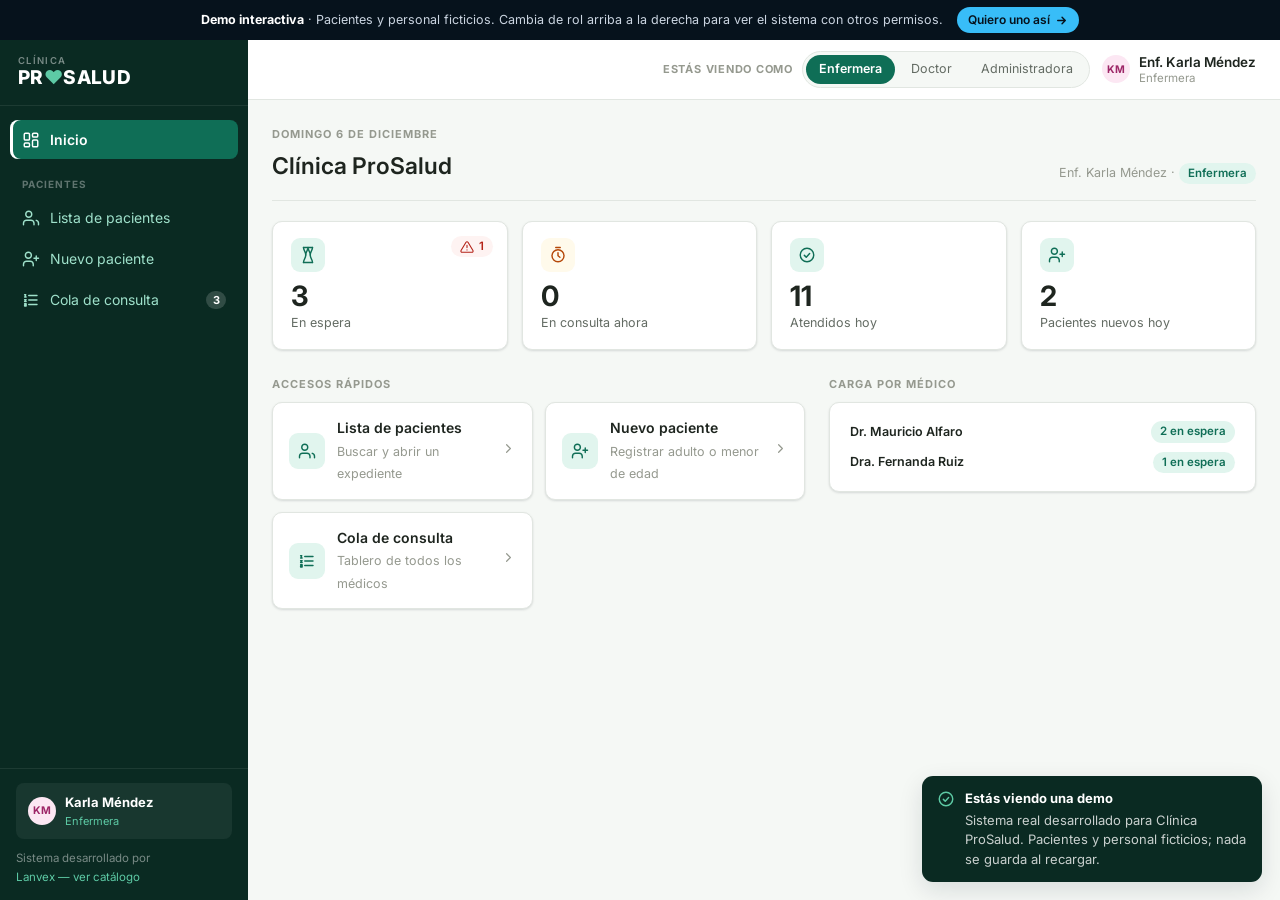
==== demos/sistema-clinica/index.html @ b3f1708b "Reemplazar la demo del catálogo por el sistema de gestión clínica de ProSalud" ====
<!DOCTYPE html>
<html lang="es">
<head>
<meta charset="UTF-8">
<meta name="viewport" content="width=device-width, initial-scale=1">
<title>Sistema de gestión clínica — Demo de Lanvex</title>
<meta name="description" content="Demo navegable del sistema de gestión clínica desarrollado para Clínica ProSalud: pacientes, expediente, preconsulta con signos vitales, cola de consulta por médico, atención y receta. Desarrollado por Lanvex.">
<meta name="author" content="Kevin Landaverde">
<link rel="icon" href="data:image/svg+xml,<svg xmlns='http://www.w3.org/2000/svg' viewBox='0 0 32 32'><rect width='32' height='32' rx='8' fill='%230F6E56'/><path d='M16 8v16M8 16h16' stroke='white' stroke-width='3.5' stroke-linecap='round'/></svg>">
<link rel="preconnect" href="https://fonts.googleapis.com">
<link rel="preconnect" href="https://fonts.gstatic.com" crossorigin>
<link href="https://fonts.googleapis.com/css2?family=Inter:wght@400;500;600;700;800&display=swap" rel="stylesheet">
<link rel="stylesheet" href="css/app.css">
</head>
<body>

<!-- ============ Aviso de demo ============ -->
<div class="demo-banner no-print">
  <span class="demo-banner__text">
    <b>Demo interactiva</b> · Pacientes y personal ficticios. Cambia de rol arriba a la derecha para ver el sistema con otros permisos.
  </span>
  <a class="demo-banner__cta" href="../../index.html#contacto">
    Quiero uno así
    <svg width="13" height="13" viewBox="0 0 24 24" fill="none" stroke="currentColor" stroke-width="2.6" stroke-linecap="round" stroke-linejoin="round"><path d="M5 12h14M13 6l6 6-6 6"/></svg>
  </a>
</div>

<div class="app">

  <!-- ============ Sidebar ============ -->
  <aside class="sidebar" id="sidebar">
    <!-- El logo cambia con la clínica activa, como en el sistema real -->
    <div class="sidebar__brand" id="marca"></div>

    <!-- Selector de clínica activa: solo lo ve quien pertenece a más de una -->
    <div class="clinicas" id="selectorClinica" hidden>
      <div class="clinicas__label">Clínica</div>
      <div class="clinicas__group" id="clinicasGroup" role="group" aria-label="Clínica en la que trabajas"></div>
    </div>

    <nav class="sidebar__nav" id="sidebarNav"></nav>

    <div class="sidebar__foot">
      <div class="sidebar__user" id="sidebarUser"></div>
      Sistema desarrollado por<br>
      <a href="../../index.html">Lanvex — ver catálogo</a>
    </div>
  </aside>

  <div class="scrim hide no-print" id="scrim"></div>

  <!-- ============ Área principal ============ -->
  <div>
    <header class="topbar no-print">
      <button class="menu-btn" id="menuBtn" aria-label="Abrir módulos">
        <svg width="19" height="19" viewBox="0 0 24 24" fill="none" stroke="currentColor" stroke-width="2" stroke-linecap="round"><path d="M4 7h16M4 12h16M4 17h16"/></svg>
      </button>

      <div class="topbar__spacer"></div>

      <div class="rolepicker">
        <span class="rolepicker__label">Estás viendo como</span>
        <div class="rolepicker__group" id="rolePicker" role="group" aria-label="Rol con el que se navega la demo"></div>
      </div>

      <div class="topbar__user">
        <span class="avatar avatar--sm" id="userAvatar">KM</span>
        <span class="stack">
          <span class="topbar__name" id="userName">Enf. Karla Méndez</span>
          <span class="topbar__role" id="userRole">Enfermera</span>
        </span>
      </div>
    </header>

    <main class="content" id="vista"></main>
  </div>
</div>

<!-- ============ Modales y avisos ============ -->
<div class="overlay" id="overlay" hidden>
  <div class="modal" id="modal" role="dialog" aria-modal="true" aria-labelledby="modalTitulo"></div>
</div>

<div class="toasts no-print" id="toasts" aria-live="polite"></div>

<script src="js/data.js"></script>
<script src="js/app.js"></script>
</body>
</html>
---- demos/sistema-clinica/css/app.css ----
/* ========================================================================
   Demo · Sistema de gestión clínica (Clínica ProSalud)

   Reproduce la identidad visual del sistema real: paleta "Verde salud",
   sidebar oscuro, tarjetas blancas sobre fondo verde grisáceo. El sistema
   real usa Bootstrap 5; aquí los estilos son propios para que la demo no
   dependa de ningún CDN, pero las medidas y los colores son los mismos.
   ===================================================================== */

:root {
  /* Paleta "Verde salud" — la misma del sistema en producción */
  --accent: #0F6E56;
  --accent-hover: #0D5E49;
  --accent-soft: #E1F5EE;
  --accent-border: #BEE6D9;

  --sidebar: #0A2A22;
  --sidebar-line: #123527;
  --sidebar-item: #9FE1CB;
  --sidebar-label: #5DCAA5;

  --page: #F5F8F5;
  --card: #FFFFFF;
  --line: #E1E6E1;
  --line-strong: #CBD2CB;

  --text: #1E251F;
  --text-sec: #636B63;
  --text-muted: #95998F;

  --danger: #B42318;
  --danger-soft: #FEF3F2;
  --warn: #B54708;
  --warn-soft: #FFFAEB;
  --ok: #0F6E56;

  --radius: 10px;
  --shadow: 0 1px 2px rgba(16, 24, 40, .06), 0 1px 3px rgba(16, 24, 40, .08);
  --shadow-lg: 0 8px 24px rgba(16, 24, 40, .12);

  --sidebar-w: 248px;
  --banner-h: 40px;
}

/* Tema de la clínica estética: el sistema real cambia de paleta según el
   campo `tema` de la clínica activa, sin tocar el resto del CSS. */
[data-tema="estetica"] {
  --accent: #B4457A;
  --accent-hover: #9C3868;
  --accent-soft: #FBE9F2;
  --accent-border: #F2C9DE;
  --sidebar: #2B1026;
  --sidebar-line: #3D1935;
  --sidebar-item: #F0C3DA;
  --sidebar-label: #E38FBB;
  --page: #FAF6F8;
  --line: #E8E1E5;
  --text: #251E22;
  --text-sec: #6B6367;
}

* { box-sizing: border-box; }

html { -webkit-text-size-adjust: 100%; }

body {
  margin: 0;
  font-family: Inter, system-ui, -apple-system, "Segoe UI", sans-serif;
  background: var(--page);
  color: var(--text);
  font-size: 15px;
  line-height: 1.5;
  -webkit-font-smoothing: antialiased;
}

h1, h2, h3, h4, h5, h6 { margin: 0; font-weight: 600; line-height: 1.25; }
p { margin: 0; }
a { color: var(--accent); }

button, input, select, textarea { font: inherit; color: inherit; }

/* ===================== Aviso de demo ===================== */

.demo-banner {
  position: sticky;
  top: 0;
  z-index: 60;
  height: var(--banner-h);
  display: flex;
  align-items: center;
  justify-content: center;
  gap: 14px;
  padding: 0 14px;
  background: #06121C;
  color: #cbd5e1;
  font-size: 12.5px;
}

.demo-banner b { color: #fff; }

.demo-banner__text { overflow: hidden; text-overflow: ellipsis; white-space: nowrap; }

.demo-banner__cta {
  flex-shrink: 0;
  display: inline-flex;
  align-items: center;
  gap: 5px;
  padding: 4px 11px;
  border-radius: 999px;
  background: #38BDF8;
  color: #06121C;
  font-weight: 600;
  font-size: 12px;
  text-decoration: none;
}

.demo-banner__cta:hover { background: #7dd3fc; }

/* ===================== Estructura ===================== */

.app {
  display: grid;
  grid-template-columns: var(--sidebar-w) minmax(0, 1fr);
  min-height: calc(100vh - var(--banner-h));
}

/* ===================== Sidebar ===================== */

.sidebar {
  background: var(--sidebar);
  display: flex;
  flex-direction: column;
  position: sticky;
  top: var(--banner-h);
  height: calc(100vh - var(--banner-h));
  overflow-y: auto;
}

.sidebar__brand {
  display: flex;
  align-items: center;
  gap: 10px;
  padding: 16px 18px;
  border-bottom: 1px solid rgba(255, 255, 255, .08);
}

.sidebar__logo {
  display: block;
  font-weight: 800;
  letter-spacing: .02em;
  color: #fff;
  font-size: 19px;
  line-height: 1.1;
}

.sidebar__logo span { color: var(--sidebar-label); }

.sidebar__logo small {
  display: block;
  font-size: 9.5px;
  font-weight: 600;
  letter-spacing: .14em;
  color: rgba(255, 255, 255, .45);
  margin-bottom: 2px;
}

/* Selector de clínica activa (multiclínica) */
.clinicas { padding: 14px 16px 0; }

.clinicas__label {
  font-size: 10px;
  font-weight: 700;
  letter-spacing: .1em;
  text-transform: uppercase;
  color: rgba(255, 255, 255, .35);
  margin-bottom: 6px;
}

.clinicas__group {
  display: flex;
  gap: 4px;
  padding: 4px;
  border-radius: 10px;
  background: rgba(255, 255, 255, .06);
}

.clinicas__opt {
  flex: 1;
  border: 0;
  border-radius: 7px;
  padding: 6px 4px;
  font-size: 12px;
  background: none;
  color: var(--sidebar-item);
  cursor: pointer;
  white-space: nowrap;
  overflow: hidden;
  text-overflow: ellipsis;
}

.clinicas__opt:hover { background: rgba(255, 255, 255, .08); color: #fff; }

.clinicas__opt.is-active {
  background: var(--accent);
  color: #fff;
  font-weight: 600;
}

.sidebar__nav { flex: 1; padding: 14px 10px; }

.sidebar__section {
  padding: 16px 12px 6px;
  font-size: 10px;
  font-weight: 700;
  letter-spacing: .1em;
  text-transform: uppercase;
  color: rgba(255, 255, 255, .35);
}

.navitem {
  width: 100%;
  display: flex;
  align-items: center;
  gap: 10px;
  padding: 9px 12px;
  margin-bottom: 2px;
  border: 0;
  border-radius: 8px;
  background: none;
  color: var(--sidebar-item);
  font-size: 14px;
  text-align: left;
  cursor: pointer;
  transition: background-color .15s ease, color .15s ease;
}

.navitem:hover { background: rgba(255, 255, 255, .08); color: #fff; }

.navitem.is-active {
  background: var(--accent);
  color: #fff;
  font-weight: 600;
  box-shadow: inset 3px 0 0 #fff;
}

.navitem svg { flex-shrink: 0; }

.navitem__lock { margin-left: auto; opacity: .45; }

.navitem__count {
  margin-left: auto;
  min-width: 20px;
  padding: 1px 6px;
  border-radius: 999px;
  background: rgba(255, 255, 255, .16);
  color: #fff;
  font-size: 11px;
  font-weight: 700;
  text-align: center;
}

.navitem.is-active .navitem__count { background: rgba(255, 255, 255, .25); }

.sidebar__foot {
  padding: 14px 16px;
  border-top: 1px solid rgba(255, 255, 255, .08);
  font-size: 11.5px;
  color: rgba(255, 255, 255, .45);
  line-height: 1.6;
}

.sidebar__foot a { color: var(--sidebar-label); text-decoration: none; }
.sidebar__foot a:hover { text-decoration: underline; }

.sidebar__user {
  display: flex;
  align-items: center;
  gap: 9px;
  padding: 9px 12px;
  margin-bottom: 10px;
  border-radius: 8px;
  background: rgba(255, 255, 255, .06);
  color: #fff;
  font-size: 13px;
}

.sidebar__user small {
  display: block;
  color: var(--sidebar-label);
  font-size: 11px;
}

/* ===================== Topbar ===================== */

.topbar {
  position: sticky;
  top: var(--banner-h);
  z-index: 40;
  display: flex;
  align-items: center;
  gap: 12px;
  padding: 11px 24px;
  background: rgba(255, 255, 255, .92);
  backdrop-filter: blur(8px);
  border-bottom: 1px solid var(--line);
}

.menu-btn {
  display: none;
  align-items: center;
  justify-content: center;
  width: 36px;
  height: 36px;
  border: 1px solid var(--line);
  border-radius: 9px;
  background: #fff;
  cursor: pointer;
}

.topbar__spacer { flex: 1; }

/* Selector de rol: el control que hace navegable la demo */
.rolepicker {
  display: flex;
  align-items: center;
  gap: 9px;
  flex-wrap: wrap;
}

.rolepicker__label {
  font-size: 11px;
  font-weight: 700;
  letter-spacing: .07em;
  text-transform: uppercase;
  color: var(--text-muted);
}

.rolepicker__group {
  display: flex;
  gap: 3px;
  padding: 3px;
  border-radius: 999px;
  background: var(--page);
  border: 1px solid var(--line);
}

.rolepicker__opt {
  border: 0;
  border-radius: 999px;
  padding: 5px 13px;
  font-size: 12.5px;
  background: none;
  color: var(--text-sec);
  cursor: pointer;
  white-space: nowrap;
}

.rolepicker__opt:hover { color: var(--text); }

.rolepicker__opt.is-active {
  background: var(--accent);
  color: #fff;
  font-weight: 600;
}

.topbar__user { display: flex; align-items: center; gap: 9px; }

.topbar__user .stack { line-height: 1.25; }

.topbar__name { font-size: 13.5px; font-weight: 600; display: block; }
.topbar__role { font-size: 11.5px; color: var(--text-muted); display: block; }

/* ===================== Contenido ===================== */

.content { padding: 26px 24px 64px; }

.page { max-width: 1140px; margin: 0 auto; }

.page-head {
  display: flex;
  flex-wrap: wrap;
  align-items: flex-end;
  justify-content: space-between;
  gap: 14px;
  margin-bottom: 20px;
  padding-bottom: 16px;
  border-bottom: 1px solid var(--line);
}

.page-head h1 { font-size: 23px; margin-bottom: 3px; }
.page-head p { color: var(--text-sec); font-size: 13.5px; }

.eyebrow {
  font-size: 11px;
  font-weight: 700;
  letter-spacing: .09em;
  text-transform: uppercase;
  color: var(--text-muted);
  margin-bottom: 10px;
}

.backlink {
  display: inline-flex;
  align-items: center;
  gap: 6px;
  margin-bottom: 14px;
  font-size: 13px;
  color: var(--text-sec);
  background: none;
  border: 0;
  padding: 0;
  cursor: pointer;
}

.backlink:hover { color: var(--accent); }

/* ===================== Botones ===================== */

.btn {
  display: inline-flex;
  align-items: center;
  justify-content: center;
  gap: 7px;
  padding: 8px 15px;
  border: 1px solid var(--line-strong);
  border-radius: 8px;
  background: #fff;
  color: var(--text);
  font-size: 13.5px;
  font-weight: 500;
  cursor: pointer;
  text-decoration: none;
  transition: background-color .15s ease, border-color .15s ease;
}

.btn:hover { background: var(--page); }

.btn--primary {
  background: var(--accent);
  border-color: var(--accent);
  color: #fff;
  font-weight: 600;
}

.btn--primary:hover { background: var(--accent-hover); border-color: var(--accent-hover); }

.btn--danger { background: var(--danger); border-color: var(--danger); color: #fff; font-weight: 600; }
.btn--danger:hover { background: #99200f; border-color: #99200f; }

.btn--warn { background: #F79009; border-color: #F79009; color: #241503; font-weight: 600; }
.btn--warn:hover { background: #e07d00; }

.btn--ghost { border-color: var(--accent); color: var(--accent); }
.btn--ghost:hover { background: var(--accent-soft); }

.btn--sm { padding: 5px 10px; font-size: 12.5px; border-radius: 7px; }
.btn--lg { padding: 11px 22px; font-size: 15px; }
.btn--block { width: 100%; }

.btn[disabled] { opacity: .5; cursor: not-allowed; }

.btn--icon { padding: 5px 7px; }

/* ===================== Tarjetas ===================== */

.card {
  background: var(--card);
  border: 1px solid var(--line);
  border-radius: var(--radius);
  box-shadow: var(--shadow);
}

.card__body { padding: 18px 20px; }

.card__head {
  padding: 14px 20px;
  border-bottom: 1px solid var(--line);
  display: flex;
  align-items: center;
  justify-content: space-between;
  gap: 12px;
}

.card__head h2, .card__head h3 { font-size: 15px; }

.subhead {
  font-size: 11px;
  font-weight: 700;
  letter-spacing: .09em;
  text-transform: uppercase;
  color: var(--text-muted);
  margin-bottom: 9px;
}

/* ===================== Inicio ===================== */

.stats-grid {
  display: grid;
  grid-template-columns: repeat(auto-fit, minmax(170px, 1fr));
  gap: 14px;
  margin-bottom: 26px;
}

.stat-card {
  position: relative;
  padding: 16px 18px;
  background: var(--card);
  border: 1px solid var(--line);
  border-radius: var(--radius);
  box-shadow: var(--shadow);
  text-align: left;
  width: 100%;
  cursor: default;
  font: inherit;
  color: inherit;
}

button.stat-card { cursor: pointer; }
button.stat-card:hover { border-color: var(--accent-border); }

.stat-card__icon {
  display: inline-flex;
  align-items: center;
  justify-content: center;
  width: 34px;
  height: 34px;
  border-radius: 9px;
  background: var(--accent-soft);
  color: var(--accent);
  margin-bottom: 10px;
}

.stat-card__icon--amber { background: var(--warn-soft); color: var(--warn); }

.stat-card__value { font-size: 28px; font-weight: 700; line-height: 1; margin-bottom: 4px; }
.stat-card__label { font-size: 12.5px; color: var(--text-sec); }

.stat-card__flag {
  position: absolute;
  top: 14px;
  right: 14px;
}

.home-grid {
  display: grid;
  grid-template-columns: minmax(0, 1.25fr) minmax(0, 1fr);
  gap: 24px;
  align-items: start;
}

.access-grid {
  display: grid;
  grid-template-columns: repeat(auto-fit, minmax(230px, 1fr));
  gap: 12px;
}

.access {
  display: flex;
  align-items: center;
  gap: 12px;
  width: 100%;
  padding: 14px 16px;
  background: var(--card);
  border: 1px solid var(--line);
  border-radius: var(--radius);
  box-shadow: var(--shadow);
  text-align: left;
  cursor: pointer;
  transition: transform .15s ease, box-shadow .15s ease;
}

.access:hover { transform: translateY(-2px); box-shadow: var(--shadow-lg); }

.access__icon {
  display: inline-flex;
  align-items: center;
  justify-content: center;
  width: 36px;
  height: 36px;
  border-radius: 9px;
  background: var(--accent-soft);
  color: var(--accent);
  flex-shrink: 0;
}

.access__title { font-weight: 600; font-size: 14px; }
.access__desc { font-size: 12.5px; color: var(--text-muted); }

.access__arrow { margin-left: auto; color: var(--text-muted); flex-shrink: 0; }

/* ===================== Tabla ===================== */

.table-wrap { overflow-x: auto; }

table.table {
  width: 100%;
  border-collapse: collapse;
  font-size: 13.5px;
}

.table thead th {
  background: var(--sidebar);
  color: #fff;
  font-size: 11.5px;
  font-weight: 600;
  letter-spacing: .04em;
  text-transform: uppercase;
  text-align: left;
  padding: 11px 16px;
  white-space: nowrap;
}

.table thead th:first-child { border-top-left-radius: var(--radius); }
.table thead th:last-child { border-top-right-radius: var(--radius); }

.table tbody td {
  padding: 12px 16px;
  border-bottom: 1px solid var(--line);
  vertical-align: middle;
}

.table tbody tr:last-child td { border-bottom: 0; }

.table tbody tr.is-clickable { cursor: pointer; }
.table tbody tr.is-clickable:hover { background: var(--accent-soft); }

.td-strong { font-weight: 600; }
.td-muted { color: var(--text-muted); font-size: 12.5px; }

.row-actions { display: flex; flex-wrap: wrap; gap: 6px; }

/* ===================== Badges ===================== */

.badge {
  display: inline-flex;
  align-items: center;
  gap: 5px;
  padding: 2px 9px;
  border-radius: 999px;
  font-size: 11.5px;
  font-weight: 600;
  white-space: nowrap;
}

.badge--soft { background: var(--accent-soft); color: var(--accent); }
.badge--muted { background: var(--page); color: var(--text-sec); border: 1px solid var(--line); }
.badge--danger { background: var(--danger-soft); color: var(--danger); }
.badge--warn { background: var(--warn-soft); color: var(--warn); }
.badge--num { background: var(--page); color: var(--text-sec); border: 1px solid var(--line); min-width: 22px; justify-content: center; }
.badge--num-first { background: var(--accent); color: #fff; border-color: var(--accent); }
.badge--num-emg { background: var(--danger); color: #fff; border-color: var(--danger); }

/* ===================== Buscador / filtros ===================== */

.search {
  display: flex;
  align-items: center;
  gap: 9px;
  flex: 1;
  max-width: 460px;
  padding: 7px 13px;
  background: var(--page);
  border: 1px solid var(--line);
  border-radius: 9px;
  color: var(--text-muted);
}

.search input {
  flex: 1;
  min-width: 0;
  border: 0;
  background: none;
  outline: none;
  font-size: 13.5px;
  color: var(--text);
}

.search input::placeholder { color: var(--text-muted); }

.toolbar {
  display: flex;
  flex-wrap: wrap;
  align-items: center;
  gap: 8px;
  margin-bottom: 14px;
}

.toolbar__count { margin-left: auto; font-size: 12.5px; color: var(--text-muted); }

.chip {
  padding: 5px 13px;
  border: 1px solid var(--line-strong);
  border-radius: 999px;
  background: #fff;
  font-size: 12.5px;
  color: var(--text-sec);
  cursor: pointer;
}

.chip:hover { border-color: var(--accent); color: var(--accent); }

.chip[aria-pressed="true"] {
  background: var(--accent);
  border-color: var(--accent);
  color: #fff;
  font-weight: 600;
}

/* ===================== Expediente ===================== */

.exp-head { margin-bottom: 22px; }

.exp-head__top {
  display: flex;
  flex-wrap: wrap;
  align-items: flex-start;
  justify-content: space-between;
  gap: 14px;
  margin-bottom: 16px;
}

.exp-head__name { font-size: 21px; margin-bottom: 3px; }
.exp-head__meta { font-size: 13px; color: var(--text-muted); }

.field-grid {
  display: grid;
  grid-template-columns: repeat(auto-fit, minmax(190px, 1fr));
  gap: 16px;
}

.field__label { font-size: 12px; color: var(--text-muted); margin-bottom: 2px; }
.field__value { font-weight: 500; }

.divider { height: 1px; background: var(--line); margin: 18px 0; border: 0; }

.contact-row {
  display: flex;
  flex-wrap: wrap;
  align-items: center;
  justify-content: space-between;
  gap: 10px;
  padding: 9px 14px;
  border: 1px solid var(--line);
  border-radius: 9px;
  margin-bottom: 8px;
  font-size: 13.5px;
}

.contact-row__meta { color: var(--text-muted); font-size: 12.5px; }

/* Panel de tarjetas estilo Dr. SV */
.shortcut-grid {
  display: grid;
  grid-template-columns: repeat(2, minmax(0, 1fr));
  gap: 12px;
}

@media (min-width: 720px) {
  .shortcut-grid { grid-template-columns: repeat(3, minmax(0, 1fr)); }
}

.shortcut {
  display: flex;
  flex-direction: column;
  align-items: center;
  justify-content: center;
  gap: 7px;
  padding: 22px 12px;
  border: 0;
  border-radius: var(--radius);
  background: var(--accent-soft);
  color: var(--accent);
  text-align: center;
  cursor: pointer;
  transition: transform .15s ease, box-shadow .15s ease;
}

.shortcut:hover { transform: translateY(-2px); box-shadow: var(--shadow-lg); }

.shortcut__title { font-weight: 600; font-size: 13.5px; color: var(--text); }
.shortcut__sub { font-size: 11.5px; color: var(--text-muted); }

.shortcut--soon { opacity: .85; cursor: pointer; }

/* Signos vitales */
.vitals-grid {
  display: grid;
  grid-template-columns: repeat(auto-fit, minmax(150px, 1fr));
  gap: 12px;
}

.vital {
  padding: 13px 15px;
  border: 1px solid var(--line);
  border-radius: 9px;
  background: #fff;
}

.vital--alto { border-color: #FDA29B; background: var(--danger-soft); }
.vital--medio { border-color: #FEC84B; background: var(--warn-soft); }

.vital__label {
  font-size: 10.5px;
  font-weight: 700;
  letter-spacing: .07em;
  text-transform: uppercase;
  color: var(--text-muted);
  margin-bottom: 5px;
}

.vital__value { font-size: 22px; font-weight: 700; line-height: 1.1; }
.vital__value small { font-size: 12px; font-weight: 500; color: var(--text-muted); }
.vital__note { font-size: 11.5px; margin-top: 3px; font-weight: 600; }

/* ===================== Cola de consulta ===================== */

.queue-board {
  display: grid;
  grid-template-columns: repeat(auto-fit, minmax(290px, 1fr));
  gap: 14px;
}

.queue-doctor__head {
  display: flex;
  align-items: center;
  justify-content: space-between;
  gap: 10px;
  padding-bottom: 10px;
  margin-bottom: 12px;
  border-bottom: 1px solid var(--line);
  font-weight: 600;
  font-size: 14px;
}

.queue-item {
  display: flex;
  align-items: flex-start;
  gap: 10px;
  padding: 9px 0;
  border-bottom: 1px solid var(--line);
}

.queue-item:last-child { border-bottom: 0; padding-bottom: 0; }

.queue-item__body { min-width: 0; flex: 1; }
.queue-item__name { font-weight: 500; font-size: 13.5px; }
.queue-item__meta { font-size: 12px; color: var(--text-muted); }
.queue-item__emg { font-size: 12px; color: var(--danger); font-weight: 500; }
.queue-item__actions { display: flex; gap: 4px; flex-shrink: 0; }

.queue-next {
  border: 1px solid var(--accent-border);
  border-left: 4px solid var(--accent);
}

.queue-next.is-emergency { border-color: #FDA29B; border-left-color: var(--danger); }

.queue-next__name { font-size: 22px; font-weight: 600; margin-bottom: 4px; }

.queue-attending {
  border: 1px solid #FEC84B;
  border-left: 4px solid #F79009;
  background: var(--warn-soft);
}

.alert {
  display: flex;
  align-items: flex-start;
  gap: 9px;
  padding: 10px 14px;
  border-radius: 9px;
  font-size: 13px;
  margin-bottom: 14px;
}

.alert--danger { background: var(--danger-soft); color: var(--danger); border: 1px solid #FDA29B; }
.alert--info { background: var(--accent-soft); color: var(--accent); border: 1px solid var(--accent-border); }
.alert--warn { background: var(--warn-soft); color: var(--warn); border: 1px solid #FEC84B; }

.alert svg { flex-shrink: 0; margin-top: 2px; }

.empty {
  padding: 46px 20px;
  text-align: center;
  color: var(--text-muted);
}

.empty svg { color: var(--accent); opacity: .35; margin-bottom: 12px; }

/* ===================== Formularios ===================== */

.form-grid {
  display: grid;
  grid-template-columns: repeat(auto-fit, minmax(210px, 1fr));
  gap: 14px;
}

.form-row { margin-bottom: 14px; }

.form-row--full { grid-column: 1 / -1; }

label.form-label {
  display: block;
  font-size: 13px;
  font-weight: 600;
  margin-bottom: 5px;
}

.form-label .req { color: var(--danger); }

.input, .select, .textarea {
  width: 100%;
  padding: 8px 12px;
  border: 1px solid var(--line-strong);
  border-radius: 8px;
  background: #fff;
  font-size: 14px;
  outline: none;
}

.input:focus, .select:focus, .textarea:focus {
  border-color: var(--accent);
  box-shadow: 0 0 0 3px rgba(15, 110, 86, .12);
}

.textarea { min-height: 84px; resize: vertical; line-height: 1.5; }

.form-help { font-size: 12px; color: var(--text-muted); margin-top: 4px; }

.form-error { font-size: 12.5px; color: var(--danger); margin-top: 4px; }

.input.is-invalid { border-color: var(--danger); }

.switch-group {
  display: inline-flex;
  gap: 3px;
  padding: 3px;
  border-radius: 9px;
  background: var(--page);
  border: 1px solid var(--line);
  margin-bottom: 16px;
}

.switch-group button {
  border: 0;
  border-radius: 7px;
  padding: 7px 18px;
  background: none;
  font-size: 13.5px;
  color: var(--text-sec);
  cursor: pointer;
}

.switch-group button.is-active {
  background: var(--accent);
  color: #fff;
  font-weight: 600;
}

.calc-box {
  padding: 12px 15px;
  border-radius: 9px;
  background: var(--accent-soft);
  border: 1px solid var(--accent-border);
}

.calc-box__label { font-size: 12px; color: var(--accent); font-weight: 600; margin-bottom: 2px; }
.calc-box__value { font-size: 22px; font-weight: 700; line-height: 1.1; }
.calc-box__note { font-size: 12px; color: var(--text-sec); margin-top: 2px; }

/* Selección de médico en la preconsulta */
.doctor-pick { display: grid; gap: 9px; }

.doctor-opt {
  display: flex;
  align-items: center;
  gap: 11px;
  width: 100%;
  padding: 11px 14px;
  border: 1px solid var(--line-strong);
  border-radius: 9px;
  background: #fff;
  cursor: pointer;
  text-align: left;
}

.doctor-opt:hover { border-color: var(--accent); }

.doctor-opt.is-selected {
  border-color: var(--accent);
  background: var(--accent-soft);
  box-shadow: 0 0 0 1px var(--accent);
}

.doctor-opt__name { font-weight: 600; font-size: 13.5px; }
.doctor-opt__load { font-size: 12px; color: var(--text-muted); }
.doctor-opt__count { margin-left: auto; }

/* ===================== Atención médica ===================== */

.attend-grid {
  display: grid;
  grid-template-columns: minmax(0, 1fr) 300px;
  gap: 20px;
  align-items: start;
}

.autosave {
  font-size: 12px;
  color: var(--text-muted);
  display: inline-flex;
  align-items: center;
  gap: 6px;
}

.autosave.is-saved { color: var(--accent); }

.doc-grid {
  display: grid;
  grid-template-columns: repeat(auto-fit, minmax(150px, 1fr));
  gap: 10px;
}

.doc-btn {
  display: flex;
  flex-direction: column;
  align-items: flex-start;
  gap: 4px;
  padding: 12px 14px;
  border: 1px solid var(--line-strong);
  border-radius: 9px;
  background: #fff;
  cursor: pointer;
  text-align: left;
}

.doc-btn:hover { border-color: var(--accent); background: var(--accent-soft); }

.doc-btn__title { font-weight: 600; font-size: 13.5px; display: flex; align-items: center; gap: 7px; }
.doc-btn__desc { font-size: 11.5px; color: var(--text-muted); }

.doc-btn.is-done { border-color: var(--accent); background: var(--accent-soft); }

/* ===================== Historial / timeline ===================== */

.timeline { position: relative; padding-left: 22px; }

.timeline::before {
  content: "";
  position: absolute;
  left: 5px;
  top: 6px;
  bottom: 6px;
  width: 2px;
  background: var(--line);
}

.tl-item { position: relative; margin-bottom: 16px; }

.tl-item::before {
  content: "";
  position: absolute;
  left: -21px;
  top: 6px;
  width: 12px;
  height: 12px;
  border-radius: 50%;
  background: var(--accent);
  border: 2px solid #fff;
  box-shadow: 0 0 0 2px var(--accent-soft);
}

.tl-item--retirada::before { background: var(--text-muted); box-shadow: 0 0 0 2px var(--line); }

.tl-date { font-size: 12px; color: var(--text-muted); margin-bottom: 3px; }

.kv { margin-bottom: 12px; }
.kv__k { font-size: 11.5px; font-weight: 700; letter-spacing: .06em; text-transform: uppercase; color: var(--text-muted); margin-bottom: 3px; }
.kv__v { font-size: 13.5px; white-space: pre-wrap; }

/* ===================== Avatares ===================== */

.avatar {
  display: inline-flex;
  align-items: center;
  justify-content: center;
  width: 34px;
  height: 34px;
  border-radius: 50%;
  background: var(--accent-soft);
  color: var(--accent);
  font-size: 12px;
  font-weight: 700;
  flex-shrink: 0;
}

.avatar--sm { width: 28px; height: 28px; font-size: 10.5px; }
.avatar--f { background: #FCE7F3; color: #9D2667; }

/* ===================== Modal ===================== */

.overlay {
  position: fixed;
  inset: 0;
  z-index: 100;
  background: rgba(10, 42, 34, .45);
  display: flex;
  align-items: flex-start;
  justify-content: center;
  padding: 40px 16px;
  overflow-y: auto;
}

.overlay[hidden] { display: none; }

.modal {
  width: 100%;
  max-width: 560px;
  background: #fff;
  border-radius: 14px;
  box-shadow: var(--shadow-lg);
  overflow: hidden;
}

.modal--wide { max-width: 760px; }

.modal__head {
  display: flex;
  align-items: flex-start;
  justify-content: space-between;
  gap: 12px;
  padding: 18px 22px;
  border-bottom: 1px solid var(--line);
}

.modal__head h2 { font-size: 16.5px; }
.modal__head p { font-size: 12.5px; color: var(--text-muted); margin-top: 2px; }

.modal__body { padding: 20px 22px; }

.modal__foot {
  display: flex;
  justify-content: flex-end;
  gap: 9px;
  padding: 15px 22px;
  border-top: 1px solid var(--line);
  background: var(--page);
}

.modal__close {
  border: 0;
  background: none;
  cursor: pointer;
  color: var(--text-muted);
  padding: 2px;
  line-height: 0;
}

.modal__close:hover { color: var(--text); }

/* ===================== Toasts ===================== */

.toasts {
  position: fixed;
  right: 18px;
  bottom: 18px;
  z-index: 120;
  display: flex;
  flex-direction: column;
  gap: 9px;
  max-width: calc(100vw - 36px);
}

.toast {
  display: flex;
  align-items: flex-start;
  gap: 10px;
  width: 340px;
  max-width: 100%;
  padding: 13px 15px;
  border-radius: 11px;
  background: #0A2A22;
  color: #fff;
  box-shadow: var(--shadow-lg);
  font-size: 13px;
  animation: toast-in .25s ease;
}

.toast b { display: block; margin-bottom: 2px; }
.toast span { color: rgba(255, 255, 255, .78); }
.toast svg { flex-shrink: 0; margin-top: 1px; color: var(--sidebar-label); }

@keyframes toast-in {
  from { opacity: 0; transform: translateY(10px); }
  to { opacity: 1; transform: none; }
}

/* ===================== Receta imprimible ===================== */

.receta {
  background: #fff;
  color: #111;
  padding: 34px 38px;
  font-family: "Times New Roman", Times, serif;
}

.receta__head { text-align: center; margin-bottom: 22px; }

.receta__brand {
  font-family: Inter, sans-serif;
  font-size: 11px;
  letter-spacing: .22em;
  color: #555;
}

.receta__logo {
  font-family: Inter, sans-serif;
  font-size: 26px;
  font-weight: 800;
  color: #1a7a4c;
  letter-spacing: .02em;
  line-height: 1.2;
}

.receta__logo em { color: #c0392b; font-style: normal; }

.receta__sub {
  font-family: Inter, sans-serif;
  font-size: 10px;
  letter-spacing: .12em;
  color: #555;
  margin-top: 2px;
}

.receta__doctor { margin-top: 16px; font-size: 14px; letter-spacing: .04em; }
.receta__especialidad { font-size: 12px; color: #444; }
.receta__clinica { font-size: 11px; color: #555; margin-top: 8px; line-height: 1.5; }

.receta__rule { border: 0; border-top: 1px solid #ccc; margin: 18px 0; }

.receta__meta {
  display: flex;
  justify-content: space-between;
  gap: 16px;
  font-size: 12px;
  color: #333;
  margin-bottom: 16px;
}

.receta__paciente { font-size: 13.5px; margin-bottom: 18px; }
.receta__paciente b { letter-spacing: .02em; }

.receta__rx { font-size: 30px; font-weight: 700; color: #1a7a4c; line-height: 1; margin-bottom: 10px; }

.receta__item {
  padding: 9px 0;
  border-bottom: 1px dotted #ccc;
  font-size: 13.5px;
}

.receta__item b { display: block; }
.receta__item span { color: #444; font-size: 12.5px; }

.receta__firma { margin-top: 62px; text-align: center; }
.receta__firma hr { border: 0; border-top: 1px solid #333; width: 68%; margin: 0 auto 6px; }
.receta__firma div { font-size: 12.5px; letter-spacing: .04em; }
.receta__firma small { font-size: 11px; color: #444; }

/* ===================== Utilidades ===================== */

.stack-sm > * + * { margin-top: 9px; }
.stack-md > * + * { margin-top: 16px; }
.stack-lg > * + * { margin-top: 24px; }

.muted { color: var(--text-muted); }
.small { font-size: 12.5px; }
.strong { font-weight: 600; }
.text-danger { color: var(--danger); }
.text-accent { color: var(--accent); }
.mb-0 { margin-bottom: 0; }
.mt-2 { margin-top: 8px; }
.row-between { display: flex; align-items: center; justify-content: space-between; gap: 12px; flex-wrap: wrap; }
.hide { display: none !important; }

.scrim {
  position: fixed;
  inset: 0;
  z-index: 45;
  background: rgba(10, 42, 34, .45);
}

/* ===================== Responsive ===================== */

@media (max-width: 1080px) {
  .attend-grid { grid-template-columns: minmax(0, 1fr); }
  .home-grid { grid-template-columns: minmax(0, 1fr); }
}

@media (max-width: 860px) {
  .app { grid-template-columns: minmax(0, 1fr); }

  .sidebar {
    position: fixed;
    top: 0;
    left: 0;
    height: 100vh;
    width: var(--sidebar-w);
    z-index: 50;
    transform: translateX(-100%);
    transition: transform .25s ease;
  }

  .sidebar.is-open { transform: none; }

  .menu-btn { display: inline-flex; }

  .content { padding: 20px 16px 56px; }

  .topbar { padding: 10px 16px; }

  .rolepicker__label { display: none; }
}

@media (max-width: 640px) {
  .demo-banner__text { display: none; }
  .demo-banner { justify-content: center; }

  /* En el teléfono no cabe el selector de rol junto al usuario: se deja
     que la barra envuelva antes de provocar scroll horizontal. */
  .topbar { flex-wrap: wrap; row-gap: 9px; gap: 10px; }
  .topbar__spacer { display: none; }
  .topbar__user .stack { display: none; }

  .rolepicker { flex: 1; min-width: 0; justify-content: flex-end; }
  .rolepicker__group { min-width: 0; }
  .rolepicker__opt { padding: 5px 9px; font-size: 12px; }

  .page-head h1 { font-size: 20px; }

  /* La tabla de pacientes se vuelve tarjetas, como en el sistema real */
  .table thead { display: none; }
  .table, .table tbody, .table tr, .table td { display: block; width: 100%; }

  .table tbody tr {
    background: #fff;
    border: 1px solid var(--line);
    border-radius: var(--radius);
    box-shadow: var(--shadow);
    margin-bottom: 11px;
    padding: 6px 4px;
  }

  .table tbody td {
    border-bottom: 0;
    padding: 5px 13px;
    display: flex;
    justify-content: space-between;
    gap: 12px;
    align-items: baseline;
  }

  .table tbody td::before {
    content: attr(data-label);
    font-size: 10.5px;
    font-weight: 700;
    letter-spacing: .06em;
    text-transform: uppercase;
    color: var(--text-muted);
    flex-shrink: 0;
  }

  .table tbody td[data-label=""]::before { content: none; }

  .toasts { right: 12px; left: 12px; bottom: 12px; }
  .toast { width: 100%; }

  .receta { padding: 22px 20px; }
}

@media (prefers-reduced-motion: reduce) {
  *, *::before, *::after { animation-duration: .001ms !important; transition-duration: .001ms !important; }
}

/* ===================== Impresión ===================== */

@media print {
  body { background: #fff; }
  .demo-banner, .sidebar, .topbar, .scrim, .toasts, .modal__head, .modal__foot, .no-print { display: none !important; }
  .app { display: block; }
  .content { padding: 0; }
  .overlay { position: static; padding: 0; background: none; display: block; overflow: visible; }
  .modal { max-width: none; box-shadow: none; border-radius: 0; }
  .receta { padding: 0; }
}
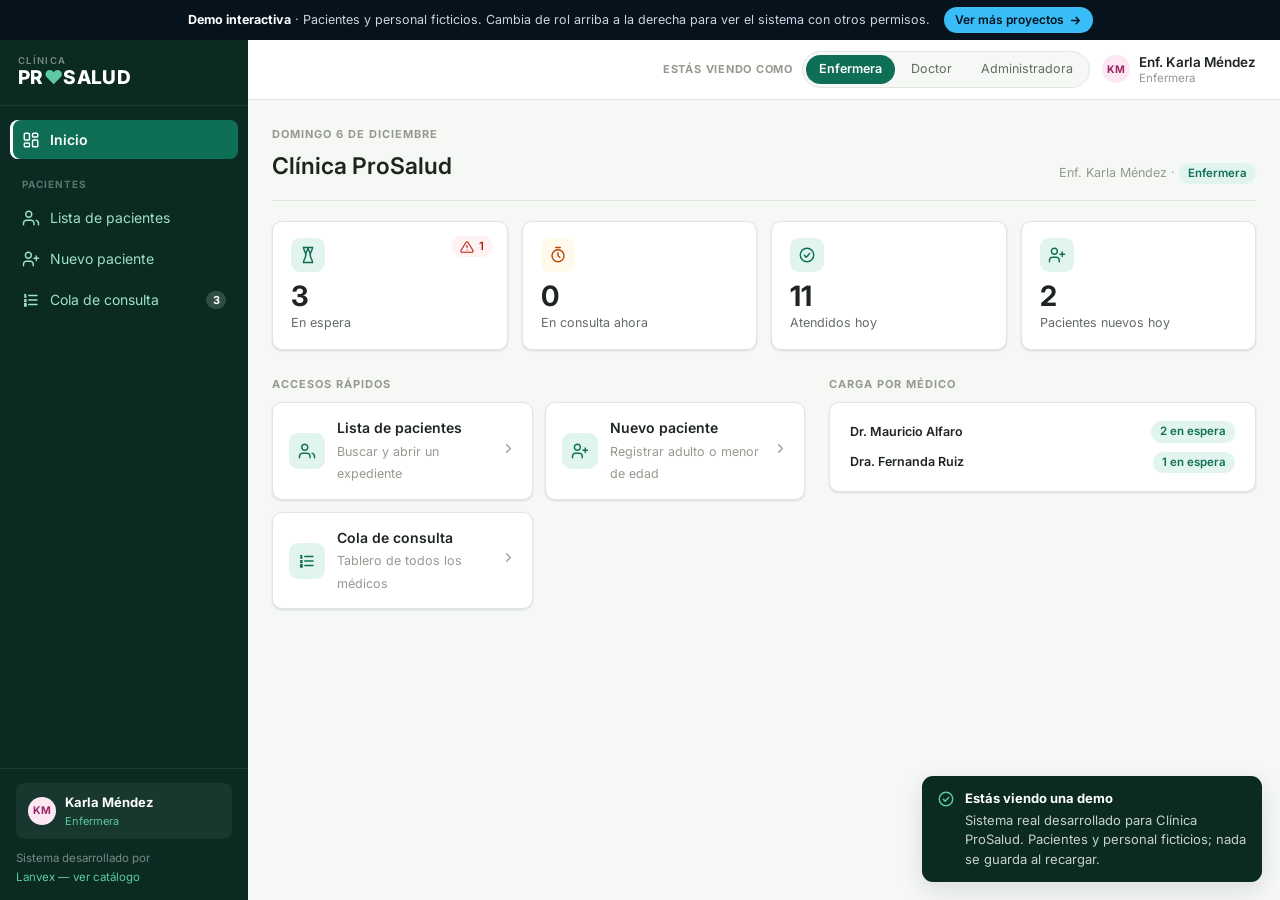
==== commit 050cae77: "Reencuadrar el sitio como galería de demos en lugar de catálogo comercial" ====
--- a/demos/sistema-clinica/index.html
+++ b/demos/sistema-clinica/index.html
@@ -6,6 +6,21 @@
 <title>Sistema de gestión clínica — Demo de Lanvex</title>
 <meta name="description" content="Demo navegable del sistema de gestión clínica desarrollado para Clínica ProSalud: pacientes, expediente, preconsulta con signos vitales, cola de consulta por médico, atención y receta. Desarrollado por Lanvex.">
 <meta name="author" content="Kevin Landaverde">
+<!-- Vista previa al compartir el enlace directo de la demo -->
+<meta property="og:title" content="Sistema de Gestión Clínica — Demo de Lanvex">
+<meta property="og:description" content="Demo navegable del sistema desarrollado para Clínica ProSalud: preconsulta, cola de consulta por médico, atención y receta. Cambia de rol para ver los permisos en acción.">
+<meta property="og:type" content="website">
+<meta property="og:url" content="https://landaverde-04.github.io/Lanvex-Labs/demos/sistema-clinica/">
+<meta property="og:site_name" content="Lanvex">
+<meta property="og:locale" content="es_ES">
+<meta property="og:image" content="https://landaverde-04.github.io/Lanvex-Labs/assets/img/og-cover-clinica.png">
+<meta property="og:image:width" content="1200">
+<meta property="og:image:height" content="630">
+<meta property="og:image:alt" content="Demo del sistema de gestión clínica: del papel al sistema, sin perder el paso.">
+<meta name="twitter:card" content="summary_large_image">
+<meta name="twitter:title" content="Sistema de Gestión Clínica — Demo de Lanvex">
+<meta name="twitter:description" content="Preconsulta, cola de consulta, atención y receta. Recorre el ciclo completo cambiando de rol.">
+<meta name="twitter:image" content="https://landaverde-04.github.io/Lanvex-Labs/assets/img/og-cover-clinica.png">
 <link rel="icon" href="data:image/svg+xml,<svg xmlns='http://www.w3.org/2000/svg' viewBox='0 0 32 32'><rect width='32' height='32' rx='8' fill='%230F6E56'/><path d='M16 8v16M8 16h16' stroke='white' stroke-width='3.5' stroke-linecap='round'/></svg>">
 <link rel="preconnect" href="https://fonts.googleapis.com">
 <link rel="preconnect" href="https://fonts.gstatic.com" crossorigin>
@@ -19,8 +34,8 @@
   <span class="demo-banner__text">
     <b>Demo interactiva</b> · Pacientes y personal ficticios. Cambia de rol arriba a la derecha para ver el sistema con otros permisos.
   </span>
-  <a class="demo-banner__cta" href="../../index.html#contacto">
-    Quiero uno así
+  <a class="demo-banner__cta" href="../../index.html#proyectos">
+    Ver más proyectos
     <svg width="13" height="13" viewBox="0 0 24 24" fill="none" stroke="currentColor" stroke-width="2.6" stroke-linecap="round" stroke-linejoin="round"><path d="M5 12h14M13 6l6 6-6 6"/></svg>
   </a>
 </div>
